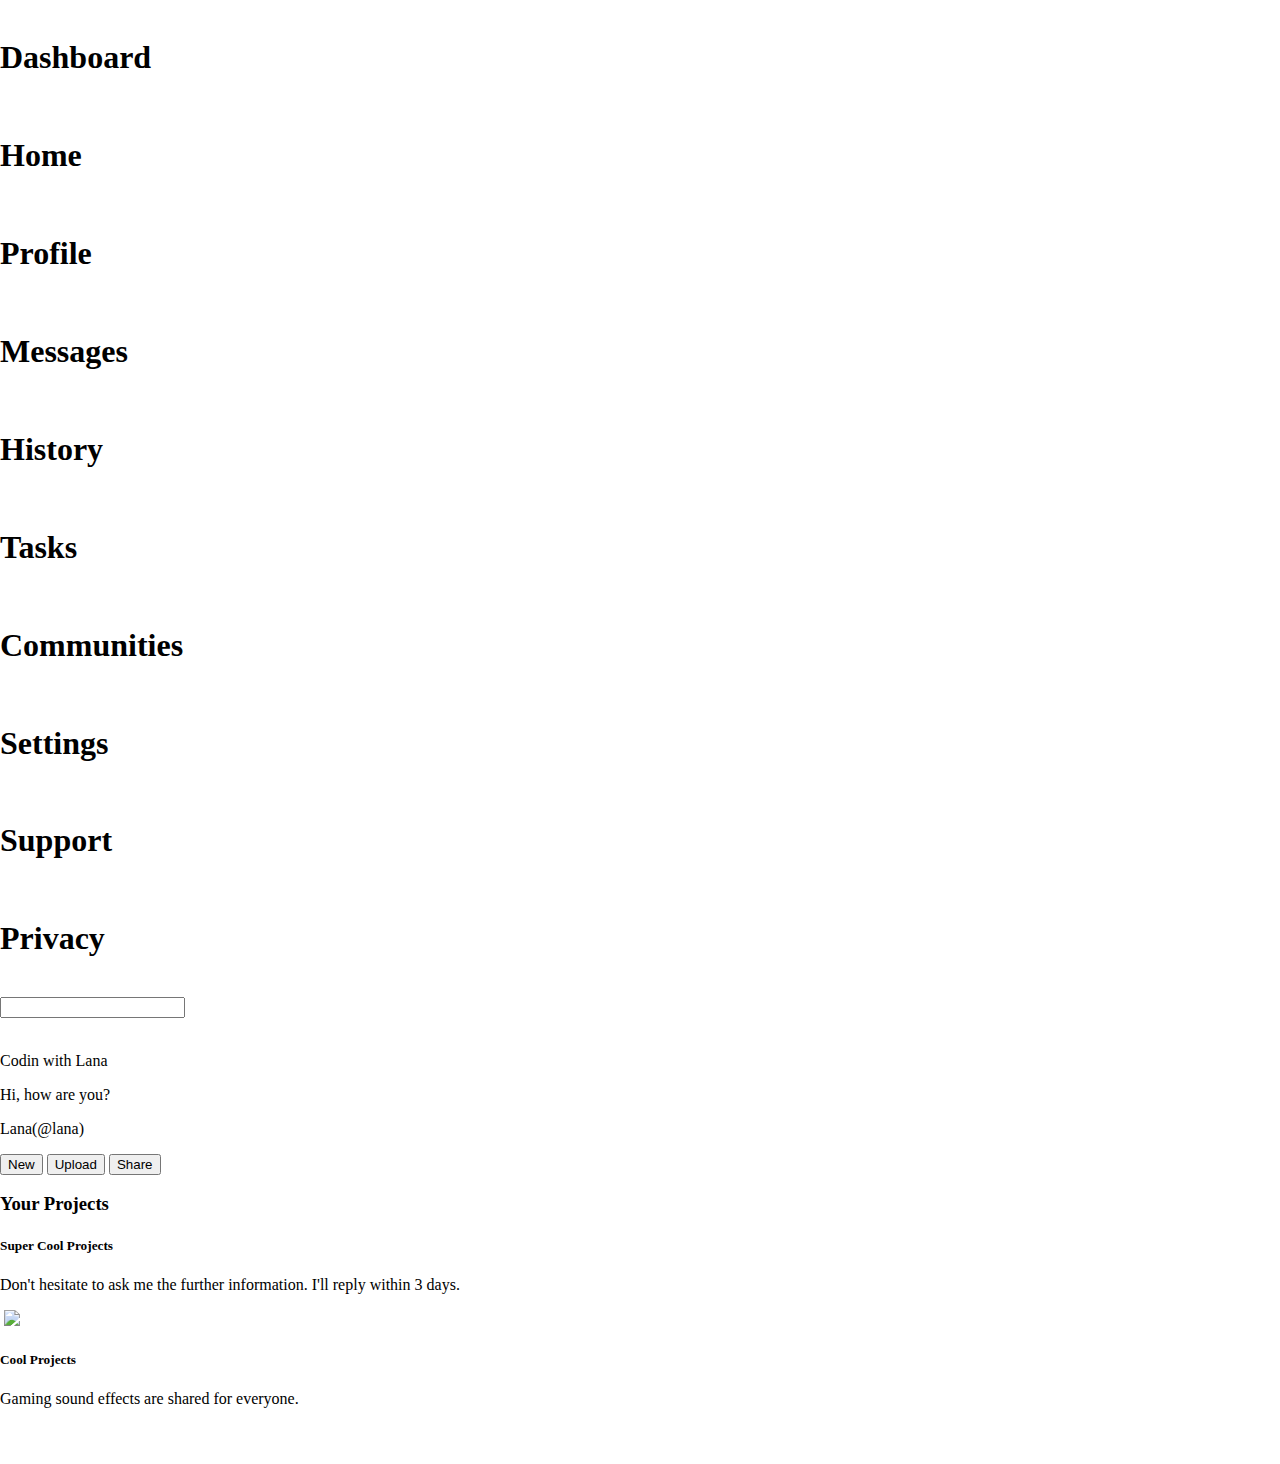
==== Admin_dashboard/index.html @ da7c25f4 "Add files via upload" ====
<!DOCTYPE html>
<html lang="en">
    <head>
        <meta charset="UTF-8">
        <meta http-equiv="X-UA-Compatible" content="IE=edge">
        <meta name="viewport" content="width=device-width, initial-scale=1.0">
        <title>Admin Page</title>
        <link rel="preconnect" href="https://fonts.googleapis.com">
        <link rel="preconnect" href="https://fonts.gstatic.com" crossorigin>
        <link rel="preconnect" 
            href="https://fonts.googleapis.com/css2?family=Ubuntu+Condensed&display=swap">
        <link rel="stylesheet" href="reset.css">
        <link rel="stylesheet" href="styles.css">
    </head>        
    <body>
        <!--App Drawer-->
        <div class="drawer">
            <div class="dashboard menuItem">
                <img src="/icons/view-dashboard.svg" alt="">
                <h1>Dashboard</h1>
            </div>
            <div class="menuItem">
                <img src="/icons/home.svg" alt="">
                <h1>Home</h1>
            </div>
            <div class="menuItem">
                <img src="/icons/card-account-details.svg" alt="">
                <h1>Profile</h1>
            </div>
            <div class="menuItem">
                <img src="/icons/android-messages.svg" alt="">
                <h1>Messages</h1>
            </div>
            <div class="menuItem">
                <img src="/icons/clock-outline.svg" alt="">
                <h1>History</h1>
            </div>
            <div class="menuItem">
                <img src="/icons/note-multiple.svg" alt="">
                <h1>Tasks</h1>
            </div>
            <div class="menuItem">
                <img src="/icons/account-group.svg" alt="">
                <h1>Communities</h1>
            </div>
            <!-- Need extra spacing, so nth child-->
            <div class="menuItem">
                <img src="/icons/cog.svg" alt="">
                <h1>Settings</h1>
            </div>
            <div class="menuItem">
                <img src="/icons/message-question.svg" alt="">
                <h1>Support</h1>
            </div>
            <div class="menuItem">
                <img src="/icons/shield-check.svg" alt="">
                <h1>Privacy</h1>
            </div>
        </div>

        <!--Navbar-->
        <div class="navbar">
            <!--Top Section-->
            <div class="topNav">
                <!--Search icon and search bar-->
                <div class="search">
                    <div class="menuItem">
                        <img src="/icons/magnify.svg" alt="">
                    </div>
                    <input type="text" name="search" autocomplete="off">
                </div>
                <div class="account">
                    <div class="menuIcon">
                        <img src="/icons/bell-ring-outline.svg" alt="">
                    </div>
                    <!--Avatar from Github-->
                    <div class="gh-avartar"></div>
                    <!--Our username-->
                    <p class="name">Codin with Lana</p>
                </div>
            </div>

            <!--Bottom Section-->
            <div class="bottom">
                <!--Profile details-->
                <div class="profile">
                    <div class="gh-avartar"></div>
                    <div class="profile-name">
                        <p class="greeting">Hi, how are you?</p>
                        <p class="name">Lana<span class="username">(@lana)</span></p>
                    </div>
                </div>
                <!--Button section-->
                <div class="buttons">
                    <button class="btn">New</button>
                    <button class="btn">Upload</button>
                    <button class="btn">Share</button>                  
                </div>
            </div>
        </div>

        <!--Main Content-->
        <main class="content">
            <div class="projects">
                <h3>Your Projects</h3>
                
                <!--Section for all projects cards-->
                <div class="cards">
                    <!--Each individual card, we need 6 cards-->
                    <div class="card">
                        <h5 class="card-title">Super Cool Projects</h5>
                        <p class="card-text">
                            Don't hesitate to ask me the further information. I'll reply within 3 days.
                        </p>
                        <div class="icons">
                            <img src="/icons/star-plus-outline.svg" alt="">
                            <img src="/icons/eye-plus-outline.svg" al="">
                            <img src="/icons/source-branch.svg" alt="">
                        </div>
                    </div>
                    <!--Each individual card, we need 6 cards-->
                    <div class="card">
                        <h5 class="card-title">Cool Projects</h5>
                        <p class="card-text">
                            Gaming sound effects are shared for everyone.  
                        </p>
                        <div class="icons">
                            <img src="/icons/star-plus-outline.svg" alt="">
                            <img src="/icons/eye-plus-outline.svg" alt="">
                            <img src="/icons/source-branch.svg" alt="">
                        </div>
                    </div>

                    <!--Each individual card, we need 6 cards-->
                    <div class="card">
                        <h5 class=""
                    </div>
                </div>
            
            
            
            
            
            
            
            
            
            </div>
        </main>
---- Admin_dashboard/styles.css ----
@font-face {
    font-family: "truenoexbd";
    src: url(font/truenoexbd.otf);
}

@font-face {
    font-family: "truenoltit";
    src: url(font/truenoltit.otf);
}

@font-face {
    font-family: "truenobd";
    src: url(font/truenobd.otf);
}

body{
    display: flex;
    flex-direction: column;
    flex-wrap: wrap;
    margin: 0;
    padding: 0;
    align-items: space-around;
    font-family: "truenoexbd";

}

.top-section{
    padding-left: 90px;
    padding-right: 90px;
    display: flex;
    flex-direction: column;
    justify-content: space-between;
    /* height: 100vh; */
    height: auto;
    /* border: 5px solid tomato; */
    background-color: #2d3c50;
    color: white;
}

.header{
    height: 10vh;
    display: flex;
    justify-content: space-between;
    align-items: center;
    /* margin-left: 90px; */
    /* margin-left: 90px; */

    /* padding-left: 90px; */
    /* padding-right: 90px; */
    /* margin-top: 10px; */
    /* border: 1px solid rgb(0, 236, 142); */
}

.header-logo{
    font-size: 24px;
    font-weight: 900;
    color: #F9FAF8;
}

.header-links{
     /* border: 5px solid blue; */
     width: 50%;
     justify-self: flex-end;
     font-size: 18px;
     color: #c4c6cb;
}

.header-links ul{
     /* border: 5px solid red; */
     display: flex;
     justify-content: flex-end;
     margin: 0;
     padding: 0;

     list-style-type: none;

}

.header-links ul li{
    margin-left: 40px; 
    /* border: 5px solid white; */
    transition: all .5s ease;
    /* padding-left: 3px; */
    /* padding-right: 7px; */
    border-radius: 10px;
    padding: 5px;
}

.header-links ul li:hover{
    color: #001f3f
    background-color:#fff;
}

.top-subsection .top-text .title{
    font-size: 60px;
    font-weight: 900;
}

.top-image{
    display: flex;
    /* border: 5px solid rgb(226, 43, 150); */
    margin-left: 10px;
}

.top-image img{
    object-fit: contain;
    max-width: 100%;
}

.top-section{
    margin-top: 60px;
    display: flex;
    flex: 1;
    /* margin-left: 90px; */
    height: 90vh;
    /* border: 5px solid rgb(60, 243, 24); */
    justify-content: space-between;
}

.subtext{
    font-family: "truenobd";
    margin-top: 15px;
    font-size: 25px;
}

.top-text{
    display: flex;
    flex-direction: column;
    width: 50%;
    /* height: 50%; */
    align-self: center;
    /* border: 5px solid blueviolet; */
}

.top-text .mybutton{
    border: 1px solid #2d3c50;
    width: 60%;
    /* flex-basis: 50px; */
}

.mybutton{
    display: flex;
    justify-content: center;
    align-items: center;
    height: 40px;

    transition: all .5s ease;
    font-family: "truenoexbd";
    font-size: 20px;
    background-color: #3882f6;
    border-radius: 10px;
    /* margin: 10px; */
    color: white;
    font-weight: bold;
    flex-grow: 0;
}

.mybutton:hover{
    color: #001f3f;
    background-color: #fff;

}


.top-text .mybutton{
    margin-top: 20px;
    margin-bottom: 20px;
}

/* intro section */
.intro-section{
    display: flex;
    flex-direction: column;
    align-items: center;
    /* justify-content: center; */
    height: auto;
    padding-top: 20px;
    padding-bottom: 20px;
    /* margin-bottom: 40px; */
    /* border: 2px solid red; */
}

.grid{
    /* border: 5px solid bisque; */
    display: flex;
    justify-content: space-around;
    /* align-items: center; */
}

.image-container{
    display: flex;
    flex-direction: column;
    /* flex: 1; */
    width: 20%;
    /* border: 3px solid red; */
}

.image-box{
    display: flex;
    flex-direction: center;
    justify-content: center;
    height: 100px;
    border: 2px solid #3882F6;
    border-radius: 10px;
}

.image-box img{
    width: 100px;
    height: 100px;
}

.image-caption{
    font-family: "truenoltit";
}

/* quote section */
.quote-section {
    display: flex;
    justify-content: center;
    align-items: center;

    font-family: "truenoltit";
    background-color: rgb(228, 228, 228);
}


.quote-container{
    /* border: 5px solid palegreen; */
    display: flex;
    width: 60%;
    flex-direction: column;
    padding: 20px;
}


.quote-text{
    font-size: 30px;
    font-size: italic;
    /* border: 1px solid red; */
}

.quote-text:before{
    content: open-quote;
    display: inline;
    font-size: 100px;
    color: #3882F6;
}

.quote-owner{
    font-size: 23px;
    font-weight: bold;
    /* border: 1px solid grey; */
    align-self: flex-end;
}

/* sign-up section */
.sign-up-section{
    color:white;
    display: flex;
    flex: 1;
    /* border: 5px solid green; */
    justify-content: center;
    align-items: center;
    padding: 30px;

}

.sign-up-box{
    display: flex;
    justify-content: space-around;
    align-items: center;
    padding: 5px;
    
    background-color: #3882F6;
    /* font-weight: bold; */
    border-radius: 10px;
    
    width: 75%;
    /* height: 100px; */
    /* border: 1px solid violet; */
}

.sign-up-box .mybutton{
    border: 2px solid white;
}


.footer{
    background-color: #2d3c50;
    color: white;
    justify-self: flex-end;
    text-align: center;
    /* height: 20vh; */
    /* border: 5px solid fuchsia; */
}

/* responsive design */
@media screen and (max-width: 890px){
    .header{
        flex-direction: column;
        margin-left: 0;
        /* padding: 0; */
        /* border: 2px solid rgb(0, 236, 142); */
    }

    .header-logo{
        text-align: center;
    }

    .header-links{
        width: 100%;
    }

    .header-links ul{
        /* border: 5px solid red; */
        width: 100%;
        justify-content: space-around;
        margin: 0;
    }

    .header-links ul li{
        margin-left: 0;
        /* margin-left: 10px; */
        /* justify-content: space-between; */
    }

    .top-section{
        display: flex;
        flex-direction: column;
        gap: 1em;
        height: auto;
        width: 100%;
        background-color: #2d3c50;
        color: white;
        padding-left: 0px;
        padding-right: 0px;
    }

    .top-subsection{
        /* margin-left: 40px; */
        /* height: auto; */
        margin-left: 0px;
        margin-top: 5px;
        /* align-self: flex-start; */
        display: flex;
        flex-direction: column;
        /* align-self: flex-start; */
        display: flex;
        flex-direction: column;
    }


    .top-text{
        display: flex;
        flex-direction: column;
        /* justify-content: center; */
        width: 100%;
        align-items: center;
        text-align: center;
        /* margin: 0; */
        /* border: 5px solid black; */
    }

    
    .top-image{
        justify-content: center;
        order: -1;
        margin-left: 0px;
    }

    .top-image img{
        object-fit: contain;
        /* max-width: 60vh; */
        width: 60%;
        /* max-width: 100%; */
    }

    .intro-section{
        display: flex;
        flex-direction: column;
        align-items: center;
        height: auto;
    }

    .grid{
        display: flex;
        flex-direction: column;
        gap: 2em;
        justify-content: center;
    }


    .image-container{
        display: flex;
        flex-direction: column;
        width: auto;
    }

    .sign-up-box{
        flex-direction: column;
    }

    .quote-text{
        font-size: 25px;
    }

    .quote-text::before{
        font-size: 80px;
    }

    .quote-owner{
        font-size: 15px;
    }

    @media screen and (max-width:450px) {
        .top-section{
            justify-content: flex-start;
            align-items: center;
            /* border: 5px solid lightcoral; */
        }
    }

    .header{
        /* border: 5px solid lightcoral; */
        margin-left: 0;
        height: auto;
        padding: 0;
        margin: 0;
        /* padding-left: 10px; */
        /* justify-self: flex-start; */
        align-self: flex-start;
    }


    .header-logo{
        /* border: 5px solid blue; */
        /* justify-self: center; */
    }

    .header-links ul{
        /* border: 5px solid lightcoral; */
        flex-direction: column;
        /* justify-content: center; */
        /* align-items: center; */
        justify-self: flex-start;
    }

    .header-links ul li{
        /* font-size: 15px; */
        margin-left: 0px;
        list-style-type: circle;
        /* border: 3px solid; */
    }


    .top-subsection .top-text .title,
    .intro-section .heading{
        font-size: 26px;
        font-weight: 900;
    }

    .top-image img{
        width: auto;
    }

    .subtext,
    .image-caption,
    .footer,
    .sign-up-section{
        font-size: 13px;
    }

    .mybutton{
        height: auto;
        width: auto;
        font-size: 15px;
    }

    .quote-text{
        font-size: 15px;
    }

    .quote-text::before{
        font-size: 50px;
    }

}
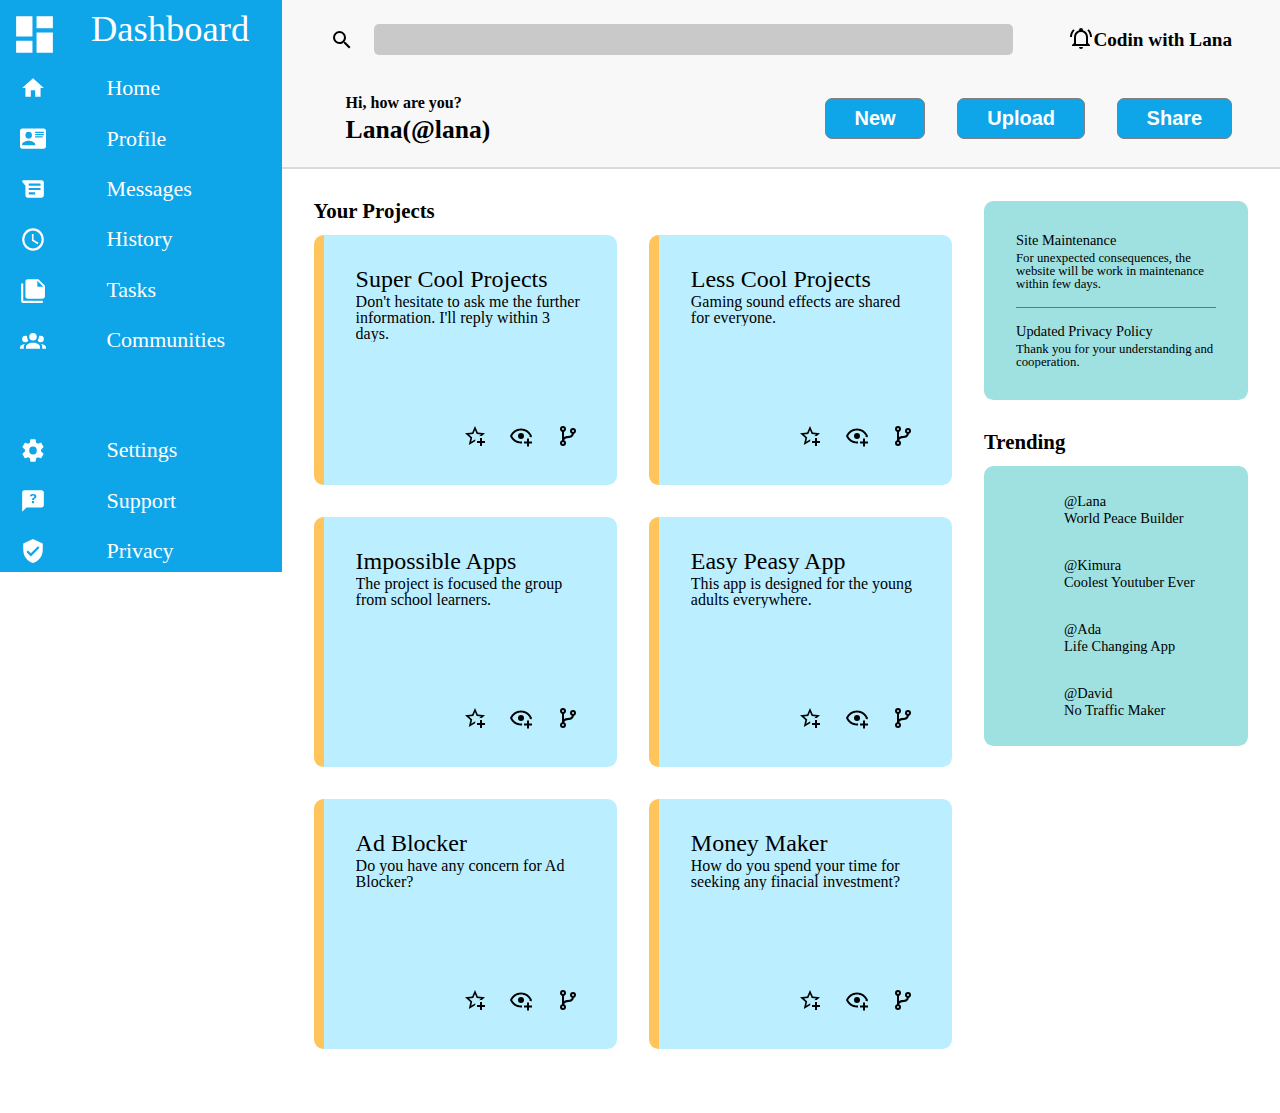
==== commit 76a16dfe: "Add files via upload" ====
--- a/Admin_dashboard/index.html
+++ b/Admin_dashboard/index.html
@@ -16,44 +16,44 @@
         <!--App Drawer-->
         <div class="drawer">
             <div class="dashboard menuItem">
-                <img src="/icons/view-dashboard.svg" alt="">
+                <img src="./icons/view-dashboard.svg" alt="">
                 <h1>Dashboard</h1>
             </div>
             <div class="menuItem">
-                <img src="/icons/home.svg" alt="">
+                <img src="./icons/home.svg" alt="">
                 <h1>Home</h1>
             </div>
             <div class="menuItem">
-                <img src="/icons/card-account-details.svg" alt="">
+                <img src="./icons/card-account-details.svg" alt="">
                 <h1>Profile</h1>
             </div>
             <div class="menuItem">
-                <img src="/icons/android-messages.svg" alt="">
+                <img src="./icons/android-messages.svg" alt="">
                 <h1>Messages</h1>
             </div>
             <div class="menuItem">
-                <img src="/icons/clock-outline.svg" alt="">
+                <img src="./icons/clock-outline.svg" alt="">
                 <h1>History</h1>
             </div>
             <div class="menuItem">
-                <img src="/icons/note-multiple.svg" alt="">
+                <img src="./icons/note-multiple.svg" alt="">
                 <h1>Tasks</h1>
             </div>
             <div class="menuItem">
-                <img src="/icons/account-group.svg" alt="">
+                <img src="./icons/account-group.svg" alt="">
                 <h1>Communities</h1>
             </div>
             <!-- Need extra spacing, so nth child-->
             <div class="menuItem">
-                <img src="/icons/cog.svg" alt="">
+                <img src="./icons/cog.svg" alt="">
                 <h1>Settings</h1>
             </div>
             <div class="menuItem">
-                <img src="/icons/message-question.svg" alt="">
+                <img src="./icons/message-question.svg" alt="">
                 <h1>Support</h1>
             </div>
             <div class="menuItem">
-                <img src="/icons/shield-check.svg" alt="">
+                <img src="./icons/shield-check.svg" alt="">
                 <h1>Privacy</h1>
             </div>
         </div>
@@ -65,13 +65,13 @@
                 <!--Search icon and search bar-->
                 <div class="search">
                     <div class="menuItem">
-                        <img src="/icons/magnify.svg" alt="">
+                        <img src="./icons/magnify.svg" alt="">
                     </div>
                     <input type="text" name="search" autocomplete="off">
                 </div>
                 <div class="account">
                     <div class="menuIcon">
-                        <img src="/icons/bell-ring-outline.svg" alt="">
+                        <img src="./icons/bell-ring-outline.svg" alt="">
                     </div>
                     <!--Avatar from Github-->
                     <div class="gh-avartar"></div>
@@ -113,33 +113,138 @@
                             Don't hesitate to ask me the further information. I'll reply within 3 days.
                         </p>
                         <div class="icons">
-                            <img src="/icons/star-plus-outline.svg" alt="">
-                            <img src="/icons/eye-plus-outline.svg" al="">
-                            <img src="/icons/source-branch.svg" alt="">
-                        </div>
-                    </div>
-                    <!--Each individual card, we need 6 cards-->
-                    <div class="card">
-                        <h5 class="card-title">Cool Projects</h5>
+                            <img src="./icons/star-plus-outline.svg" alt="">
+                            <img src="./icons/eye-plus-outline.svg" al="">
+                            <img src="./icons/source-branch.svg" alt="">
+                        </div>
+                    </div>
+                    <!--Each individual card, we need 6 cards-->
+                    <div class="card">
+                        <h5 class="card-title">Less Cool Projects</h5>
                         <p class="card-text">
                             Gaming sound effects are shared for everyone.  
                         </p>
                         <div class="icons">
-                            <img src="/icons/star-plus-outline.svg" alt="">
-                            <img src="/icons/eye-plus-outline.svg" alt="">
-                            <img src="/icons/source-branch.svg" alt="">
-                        </div>
-                    </div>
-
-                    <!--Each individual card, we need 6 cards-->
-                    <div class="card">
-                        <h5 class=""
-                    </div>
-                </div>
-            
-            
-            
-            
+                            <img src="./icons/star-plus-outline.svg" alt="">
+                            <img src="./icons/eye-plus-outline.svg" alt="">
+                            <img src="./icons/source-branch.svg" alt="">
+                        </div>
+                    </div>
+
+                    <!--Each individual card, we need 6 cards-->
+                    <div class="card">
+                        <h5 class="card-title">Impossible Apps</h5>
+                        <p class="card-text">
+                            The project is focused the group from school learners.
+                        </p>
+                        <div class="icons">
+                            <img src="./icons/star-plus-outline.svg" alt="">
+                            <img src="./icons/eye-plus-outline.svg" alt="">
+                            <img src="./icons/source-branch.svg" alt="">
+                        </div>
+                    </div>
+                    
+                    <!--Each individual card, we need 6 cards-->
+                    <div class="card">
+                        <h5 class="card-title">Easy Peasy App</h5>
+                        <p class="card-text">
+                            This app is designed for the young adults everywhere.
+                        </p>
+                        <div class="icons">
+                            <img src="./icons/star-plus-outline.svg" alt="">
+                            <img src="./icons/eye-plus-outline.svg" alt="">
+                            <img src="./icons/source-branch.svg" alt="">
+                        </div>
+                    </div>
+                    
+                    <!--Each individual card, we need 6 cards-->
+                    <div class="card">
+                        <h5 class="card-title">Ad Blocker</h5>
+                        <p class="card-text">
+                            Do you have any concern for Ad Blocker?
+                        </p>
+                        <div class="icons">
+                            <img src="./icons/star-plus-outline.svg" alt="">
+                            <img src="./icons/eye-plus-outline.svg" alt="">
+                            <img src="./icons/source-branch.svg" alt="">                
+                        </div>
+                    </div>
+
+                    <!--Each individual card, we need 6 cards-->
+                    <div class="card">
+                        <h5 class="card-title">Money Maker</h5>
+                        <p class="card-text">
+                            How do you spend your time for seeking any finacial investment?
+                        </p>
+                        <div class="icons">
+                            <img src="./icons/star-plus-outline.svg" alt="">
+                            <img src="./icons/eye-plus-outline.svg" alt="">
+                            <img src="./icons/source-branch.svg" alt="">
+                        </div>
+                    </div>
+                </div>
+            </div>
+            
+            <!--Announcements-->
+            <div class="--Announcements--">
+                <ul class="card">
+                    <!--List of individual announcements-->
+                    <li class="announcement">
+                        <h5 class="card-title">Site Maintenance</h5>
+                        <p class="card-text">
+                            For unexpected consequences, the website will be work in maintenance within few days.
+                        </p>
+                    </li>
+                    <li class="announcement">
+                        <h5 class="card-title">Updated Privacy Policy</h5>
+                        <p class="card-text">
+                            Thank you for your understanding and cooperation.
+                        </p>
+                    </li>
+                </ul>
+            </div>
+            
+            <!--Trending Section-->
+            <div class="trending">
+                <h3>Trending</h3>
+                <ul class="card">
+                    <!--List of all trending people-->
+                    <li class="trend trend-1">
+                        <div class="gh-avatar2"></div>
+                        <div class="account">
+                            <p class="username">@Lana</p>
+                            <p class="name card-text">World Peace Builder</p>
+                        </div>
+                    </li>
+
+                    <li class="trend trend-2">
+                        <div class="gh-avatar"></div>
+                        <div class="account">
+                            <p class="username">@Kimura</p>
+                            <p class="name card-text">Coolest Youtuber Ever</p>
+                        </div>
+                    </li>
+
+                    <li class="trend trend-3">
+                        <div class="gh-avatar3"></div>
+                        <div class="account">
+                            <p class="username">@Ada</p>
+                            <p class="name card-text">Life Changing App</p>
+                        </div>
+                    </li>
+
+                    <li class="trend trend-4">
+                        <div class="gh-avatar4"></div>
+                        <div class="account">
+                            <p class="username">@David</p>
+                            <p class="name card-text">No Traffic Maker</p>
+                        </div>
+                    </li>
+                </ul>
+            </div>
+        </main> 
+    </body>          
+</html>
             
             
             
--- a/Admin_dashboard/styles.css
+++ b/Admin_dashboard/styles.css
@@ -1,487 +1,386 @@
-@font-face {
-    font-family: "truenoexbd";
-    src: url(font/truenoexbd.otf);
-}
-
-@font-face {
-    font-family: "truenoltit";
-    src: url(font/truenoltit.otf);
-}
-
-@font-face {
-    font-family: "truenobd";
-    src: url(font/truenobd.otf);
-}
-
-body{
+:root {
+    font-size: 16px;
+    font-family: "Ubuntu Condensed"; sans-serif;
+    --text-primary: black;
+    --text-secondary: white;
+    --bg-primary: #23232e;
+    --bg-secondary: #141418;
+    --transition-speed: 1s;
+    --drawer-color: #0ea5e9;
+    --drawer-width: clamp(210px, 22vw, 325px);
+    --nav-bg-1: #f8f8f8;
+    --nav-color-1: #c9c9c9;
+    --nav-color-2: #62daff6e;
+    --blue-1: #084c61;
+    --gh-avatar: url("https://cdn.jsdelivr.net/gh/alohe/memojis/png/upstream_11.png")
+    --gh-avatar2: url("https://cdn.jsdelivr.net/gh/alohe/memojis/png/upstream_17.png")
+    --gh-avatar3: url("https://cdn.jsdelivr.net/gh/alohe/memojis/png/upstream_20.png")
+    --gh-avatar4: url("https://cdn.jsdelivr.net/gh/alohe/memojis/png/upstream_16.png")
+    --gh-avatar5: url("https://cdn.jsdelivr.net/gh/alohe/memojis/png/upstream_13.png")
+    --content-gray: rgb(235, 235, 235)
+    --transition-notDrawer: margin-left 0.4s ease-in;
+    --transition-drawer: width 0.4s ease-in;
+}
+
+body {
+    width: 100vw;
+    height: 100vh;
+    display: grid;
+    grid-template-areas: 
+        "drawer nav nav nav"
+        "drawer content content content";
+    grid-template-rows: 0.6fr 4fr;
+    grid-template-columns: 5rem 1fr 1fr 1fr;
+}
+
+.drawer {
+    background-color: var(--drawer-color);
+    width: 5rem;
+    position: fixed;
+    transition: var(--transition-drawer);
+    overflow: hidden;
+    height: auto;
+}
+
+.drawer:hover {
+    width: var(--drawer-width);
+}
+
+.menuItem > h1 {
+    display: none;
+    margin-left: 2rem;
+}
+
+.drawer:hover > .menuItem > h1 {
+    display: flex;
+}
+
+.drawer:hover ~ .navbar,
+.drawer:hover ~ .content {
+    margin-left: calc(var(--drawer-width) - 5rem);
+}
+
+.menuItem {
+    color: var(--text-secondary);
+    display: flex;
+    flex-direction: row;
+    align-items: center;
+    justify-content: flex-start;
+}
+
+.menuItem > * {
+    cursor: pointer;
+}
+
+a {
+    text-decoration: none;
+}
+
+.drawer > *:not(:first-child) > * {
+    padding: 1rem 0.5rem 0.5rem 1rem;
+    font-size: 22px;
+    padding-left: 20px;
+}
+
+
+.drawer > *:not(:first-child) > img {
+    width: calc(20px + 0.5vw);
+    height: calc(20px + 0.5vw);
+}
+
+.drawer > div:nth-child(8) {
+    padding-top: 60px; 
+}
+
+.dashboard {
+    font-size: clamp(12px, calc(25px + 0.9vw), 50px);
+}
+
+.dashboard img {
+    display: flex;
+    align-items: center;
+    justify-content: flex-start;
+    width: calc(40px + 0.7vw);
+    height: calc(40px + 0.7vw);
+    padding-left: 10px;
+    padding-top: 10px;
+}
+
+/* Navbar Styling */
+.navbar {
+    grid-area: nav;
+    transition: var(--transition-notDrawer);
+    background-color: var(--nav-bg-1);
+    padding: 1.5rem 3rem;
+    border-bottom: 2px solid rgb(219, 219, 219);
+    position: sticky;
+    top: 0;
+}
+
+.topNav {
+    display: grid;
+    grid-template-columns: 1fr max-content;
+    margin-bottom: 2.5rem;
+}
+
+.search {
+    display: flex;
+    align-items: center;
+    margin-right: auto;
+    width: 100%;
+}
+
+.search > input {
+    display: inline-block;
+    border: 0;
+    background-color: var(--nav-color-1);
+    padding: 0.5rem 1.5rem;
+    outline-color: var(--blue-1);
+    margin-left: 1.25rem;
+    border-radius: 5px;
+    width: min(80%, 600px);
+    margin-right: 20px;
+}
+
+.navbar .account{
+    display: flex;
+    justify-content: flex-end;
+    align-items: center;
+    font-size: 1.2rem;
+    font-weight: 800;
+}
+
+
+.gh-avatar {
+    background: var(--gh-avatar) center center/ cover no-repeat;
+    border-radius: 50%;
+}
+
+.account .gh-avatar {
+    margin: 0 1rem 0 2.5rem;
+    height: 40px;
+    width: 40px;
+}
+
+img {
+    cursor: pointer;
+}
+
+.bottom {
+    display: flex;
+    justify-content: space-between;
+    align-items: center;
+}
+
+.profile {
+    display: flex;
+    align-items: center;
+    gap: 1rem;
+}
+
+.profile .gh-avatar {
+    width: 75px;
+    height: 75px;
+}
+
+.greeting {
+    font-weight: 800;
+    margin-bottom: 0.4rem;
+}
+
+.profile .name {
+    font-size: 1.6rem;
+    font-weight: 800;
+}
+
+.buttons {
+    display: flex;
+    justify-content: flex-end;
+    align-items: center;
+    gap: 2rem;
+}
+
+.btn {
+    background-color: var(--drawer-color);
+    color: var(--text-secondary);
+    font-weight: 800;
+    padding: 0.5rem 1.8rem;
+    border-radius: 7px;
+    font-size: 20px;
+    border: 1px solid gray;
+    cursor: pointer;
+}
+
+/* Main Content */
+
+.content {
+    grid-area: content;
+    transition: var(--transition-notDrawer);
+    background-color: var(--content-gray);
+    display: grid;
+    padding: 2rem;
+    grid-template-columns: 1fr auto;
+    grid-template-rows: min-content 1fr;
+    gap: 2rem;
+    grid-template-areas:
+        "projects announcements"    
+        "projects trending";
+}
+
+.content h3 {
+    font-size: 1.3rem;
+    font-weight: 600;
+    margin-bottom: 0.8rem;
+}
+
+
+.card {
+    background-color: rgba(45, 187, 187, 0.459);
+    padding: 2rem;
+    border-radius: 0.6rem;
+    box-shadow: 0 10px 15px -3px rgb( 0 0 0 / 0.1), 0 4px 6px -4px rgb ( 0 0 0 / 0.1);
+    max-width: 30vw;
+}
+
+.projects {
+    grid-area: projects;
+}
+
+.projects .cards {
+    display: grid;
+    grid-template-columns: repeat(auto-fit, minmax(300px, 1fr));
+    grid-auto-rows: 250px;
+    gap: 2rem;
+    padding-bottom: 2rem;
+}
+
+.projects .card {
+    background-color: var(--nav-color-2);
+    border-left: 10px solid rgb(255, 197, 91);
     display: flex;
     flex-direction: column;
-    flex-wrap: wrap;
-    margin: 0;
-    padding: 0;
-    align-items: space-around;
-    font-family: "truenoexbd";
-
-}
-
-.top-section{
-    padding-left: 90px;
-    padding-right: 90px;
+}
+
+.projects .card-title {
+    font-size: 1.5rem;
+    font-weight: 500;
+    margin-bottom: 0.2rem;
+}
+
+
+.projects .card-text {
+    display: --webkit-box;
+    -webkit-line-clamp: 5;
+    -webkit-box-orient: vertical;
+    overflow: hidden;
+}
+
+.projects .icons {
+    margin-top: auto;
+    align-self: flex-end;
+    display: flex;
+    justify-content: flex-end;
+    gap: 1.4rem;
+    align-items: center;
+    padding-bottom: 5px;
+    padding-right: 5px;
+}
+
+.announcements {
+    grid-area: announcements;
+}
+
+.announcement {
+    width: 25ch;
+    padding: 1rem 0;
+}
+
+.announcement:first-child {
+    padding-top: 0;
+}
+
+.announcement:last-child {
+    padding-bottom: 0;
+}
+
+.announcement h5 {
+    font-size: 0.9rem;
+    margin-bottom: 0.3rem;
+}
+
+.announcement p {
+    font-size: 0.8rem;
+    display: -webkit-box;
+    -webkit-line-clamp: 3;
+    -webkit-box-orient: vertical;
+    overflow: hidden;
+}
+
+.announcement + .announcement {
+    border-top: rgb(115, 115, 115) 1px solid;
+}
+
+.trending {
+    grid-area: trending;
+}
+
+.trending .card{
+    padding: 1.5rem;
+}
+
+.trend {
+    display: flex;
+    align-items: center;
+    gap: 1rem;
+    cursor: pointer;
+}
+
+
+.trend + .trend {
+    margin-top: 1.5rem;
+}
+
+.trend .account {
     display: flex;
     flex-direction: column;
-    justify-content: space-between;
-    /* height: 100vh; */
-    height: auto;
-    /* border: 5px solid tomato; */
-    background-color: #2d3c50;
-    color: white;
-}
-
-.header{
-    height: 10vh;
-    display: flex;
-    justify-content: space-between;
-    align-items: center;
-    /* margin-left: 90px; */
-    /* margin-left: 90px; */
-
-    /* padding-left: 90px; */
-    /* padding-right: 90px; */
-    /* margin-top: 10px; */
-    /* border: 1px solid rgb(0, 236, 142); */
-}
-
-.header-logo{
-    font-size: 24px;
-    font-weight: 900;
-    color: #F9FAF8;
-}
-
-.header-links{
-     /* border: 5px solid blue; */
-     width: 50%;
-     justify-self: flex-end;
-     font-size: 18px;
-     color: #c4c6cb;
-}
-
-.header-links ul{
-     /* border: 5px solid red; */
-     display: flex;
-     justify-content: flex-end;
-     margin: 0;
-     padding: 0;
-
-     list-style-type: none;
-
-}
-
-.header-links ul li{
-    margin-left: 40px; 
-    /* border: 5px solid white; */
-    transition: all .5s ease;
-    /* padding-left: 3px; */
-    /* padding-right: 7px; */
-    border-radius: 10px;
-    padding: 5px;
-}
-
-.header-links ul li:hover{
-    color: #001f3f
-    background-color:#fff;
-}
-
-.top-subsection .top-text .title{
-    font-size: 60px;
-    font-weight: 900;
-}
-
-.top-image{
-    display: flex;
-    /* border: 5px solid rgb(226, 43, 150); */
-    margin-left: 10px;
-}
-
-.top-image img{
-    object-fit: contain;
-    max-width: 100%;
-}
-
-.top-section{
-    margin-top: 60px;
-    display: flex;
-    flex: 1;
-    /* margin-left: 90px; */
-    height: 90vh;
-    /* border: 5px solid rgb(60, 243, 24); */
-    justify-content: space-between;
-}
-
-.subtext{
-    font-family: "truenobd";
-    margin-top: 15px;
-    font-size: 25px;
-}
-
-.top-text{
-    display: flex;
-    flex-direction: column;
-    width: 50%;
-    /* height: 50%; */
-    align-self: center;
-    /* border: 5px solid blueviolet; */
-}
-
-.top-text .mybutton{
-    border: 1px solid #2d3c50;
-    width: 60%;
-    /* flex-basis: 50px; */
-}
-
-.mybutton{
-    display: flex;
-    justify-content: center;
-    align-items: center;
-    height: 40px;
-
-    transition: all .5s ease;
-    font-family: "truenoexbd";
-    font-size: 20px;
-    background-color: #3882f6;
-    border-radius: 10px;
-    /* margin: 10px; */
-    color: white;
-    font-weight: bold;
-    flex-grow: 0;
-}
-
-.mybutton:hover{
-    color: #001f3f;
-    background-color: #fff;
-
-}
-
-
-.top-text .mybutton{
-    margin-top: 20px;
-    margin-bottom: 20px;
-}
-
-/* intro section */
-.intro-section{
-    display: flex;
-    flex-direction: column;
-    align-items: center;
-    /* justify-content: center; */
-    height: auto;
-    padding-top: 20px;
-    padding-bottom: 20px;
-    /* margin-bottom: 40px; */
-    /* border: 2px solid red; */
-}
-
-.grid{
-    /* border: 5px solid bisque; */
-    display: flex;
-    justify-content: space-around;
-    /* align-items: center; */
-}
-
-.image-container{
-    display: flex;
-    flex-direction: column;
-    /* flex: 1; */
-    width: 20%;
-    /* border: 3px solid red; */
-}
-
-.image-box{
-    display: flex;
-    flex-direction: center;
-    justify-content: center;
-    height: 100px;
-    border: 2px solid #3882F6;
-    border-radius: 10px;
-}
-
-.image-box img{
-    width: 100px;
-    height: 100px;
-}
-
-.image-caption{
-    font-family: "truenoltit";
-}
-
-/* quote section */
-.quote-section {
-    display: flex;
-    justify-content: center;
-    align-items: center;
-
-    font-family: "truenoltit";
-    background-color: rgb(228, 228, 228);
-}
-
-
-.quote-container{
-    /* border: 5px solid palegreen; */
-    display: flex;
-    width: 60%;
-    flex-direction: column;
-    padding: 20px;
-}
-
-
-.quote-text{
-    font-size: 30px;
-    font-size: italic;
-    /* border: 1px solid red; */
-}
-
-.quote-text:before{
-    content: open-quote;
-    display: inline;
-    font-size: 100px;
-    color: #3882F6;
-}
-
-.quote-owner{
-    font-size: 23px;
-    font-weight: bold;
-    /* border: 1px solid grey; */
-    align-self: flex-end;
-}
-
-/* sign-up section */
-.sign-up-section{
-    color:white;
-    display: flex;
-    flex: 1;
-    /* border: 5px solid green; */
-    justify-content: center;
-    align-items: center;
-    padding: 30px;
-
-}
-
-.sign-up-box{
-    display: flex;
-    justify-content: space-around;
-    align-items: center;
-    padding: 5px;
-    
-    background-color: #3882F6;
-    /* font-weight: bold; */
-    border-radius: 10px;
-    
-    width: 75%;
-    /* height: 100px; */
-    /* border: 1px solid violet; */
-}
-
-.sign-up-box .mybutton{
-    border: 2px solid white;
-}
-
-
-.footer{
-    background-color: #2d3c50;
-    color: white;
-    justify-self: flex-end;
-    text-align: center;
-    /* height: 20vh; */
-    /* border: 5px solid fuchsia; */
-}
-
-/* responsive design */
-@media screen and (max-width: 890px){
-    .header{
-        flex-direction: column;
-        margin-left: 0;
-        /* padding: 0; */
-        /* border: 2px solid rgb(0, 236, 142); */
-    }
-
-    .header-logo{
-        text-align: center;
-    }
-
-    .header-links{
-        width: 100%;
-    }
-
-    .header-links ul{
-        /* border: 5px solid red; */
-        width: 100%;
-        justify-content: space-around;
-        margin: 0;
-    }
-
-    .header-links ul li{
-        margin-left: 0;
-        /* margin-left: 10px; */
-        /* justify-content: space-between; */
-    }
-
-    .top-section{
-        display: flex;
-        flex-direction: column;
-        gap: 1em;
-        height: auto;
-        width: 100%;
-        background-color: #2d3c50;
-        color: white;
-        padding-left: 0px;
-        padding-right: 0px;
-    }
-
-    .top-subsection{
-        /* margin-left: 40px; */
-        /* height: auto; */
-        margin-left: 0px;
-        margin-top: 5px;
-        /* align-self: flex-start; */
-        display: flex;
-        flex-direction: column;
-        /* align-self: flex-start; */
-        display: flex;
-        flex-direction: column;
-    }
-
-
-    .top-text{
-        display: flex;
-        flex-direction: column;
-        /* justify-content: center; */
-        width: 100%;
-        align-items: center;
-        text-align: center;
-        /* margin: 0; */
-        /* border: 5px solid black; */
-    }
-
-    
-    .top-image{
-        justify-content: center;
-        order: -1;
-        margin-left: 0px;
-    }
-
-    .top-image img{
-        object-fit: contain;
-        /* max-width: 60vh; */
-        width: 60%;
-        /* max-width: 100%; */
-    }
-
-    .intro-section{
-        display: flex;
-        flex-direction: column;
-        align-items: center;
-        height: auto;
-    }
-
-    .grid{
-        display: flex;
-        flex-direction: column;
-        gap: 2em;
-        justify-content: center;
-    }
-
-
-    .image-container{
-        display: flex;
-        flex-direction: column;
-        width: auto;
-    }
-
-    .sign-up-box{
-        flex-direction: column;
-    }
-
-    .quote-text{
-        font-size: 25px;
-    }
-
-    .quote-text::before{
-        font-size: 80px;
-    }
-
-    .quote-owner{
-        font-size: 15px;
-    }
-
-    @media screen and (max-width:450px) {
-        .top-section{
-            justify-content: flex-start;
-            align-items: center;
-            /* border: 5px solid lightcoral; */
-        }
-    }
-
-    .header{
-        /* border: 5px solid lightcoral; */
-        margin-left: 0;
-        height: auto;
-        padding: 0;
-        margin: 0;
-        /* padding-left: 10px; */
-        /* justify-self: flex-start; */
-        align-self: flex-start;
-    }
-
-
-    .header-logo{
-        /* border: 5px solid blue; */
-        /* justify-self: center; */
-    }
-
-    .header-links ul{
-        /* border: 5px solid lightcoral; */
-        flex-direction: column;
-        /* justify-content: center; */
-        /* align-items: center; */
-        justify-self: flex-start;
-    }
-
-    .header-links ul li{
-        /* font-size: 15px; */
-        margin-left: 0px;
-        list-style-type: circle;
-        /* border: 3px solid; */
-    }
-
-
-    .top-subsection .top-text .title,
-    .intro-section .heading{
-        font-size: 26px;
-        font-weight: 900;
-    }
-
-    .top-image img{
-        width: auto;
-    }
-
-    .subtext,
-    .image-caption,
-    .footer,
-    .sign-up-section{
-        font-size: 13px;
-    }
-
-    .mybutton{
-        height: auto;
-        width: auto;
-        font-size: 15px;
-    }
-
-    .quote-text{
-        font-size: 15px;
-    }
-
-    .quote-text::before{
-        font-size: 50px;
-    }
-
+    align-items: flex-start;
+    justify-content: 0.9rem;
+    font-size: 0.9rem;
+}
+
+
+.trend .username {
+    font-weight: 500;
+    margin-bottom: 0.15rem;
+}
+
+
+.trend-1 .gh-avatar2 {
+    background: var(--gh-avatar2) center center / cover no-repeat;
+    border-radius: 50%;
+    width: 40px;
+    height: 40px;
+}
+
+
+.trend-2 .gh-avatar {
+    background: var(--gh-avatar) center center / cover no-repeat;
+    border-radius: 50%;
+    width: 40px;
+    height: 40px;
+}
+
+.trend-3 .gh-avatar3 {
+    background: var(--gh-avatar3) center center / cover no-repeat;
+    border-radius: 50%;
+    width: 40px;
+    height: 40px;
+}
+
+
+.trend-4 .gh-avatar4 {
+    background: var(--gh-avatar4) center center / cover no-repeat;
+    border-radius: 50%;
+    width: 40px;
+    height: 40px;
 }